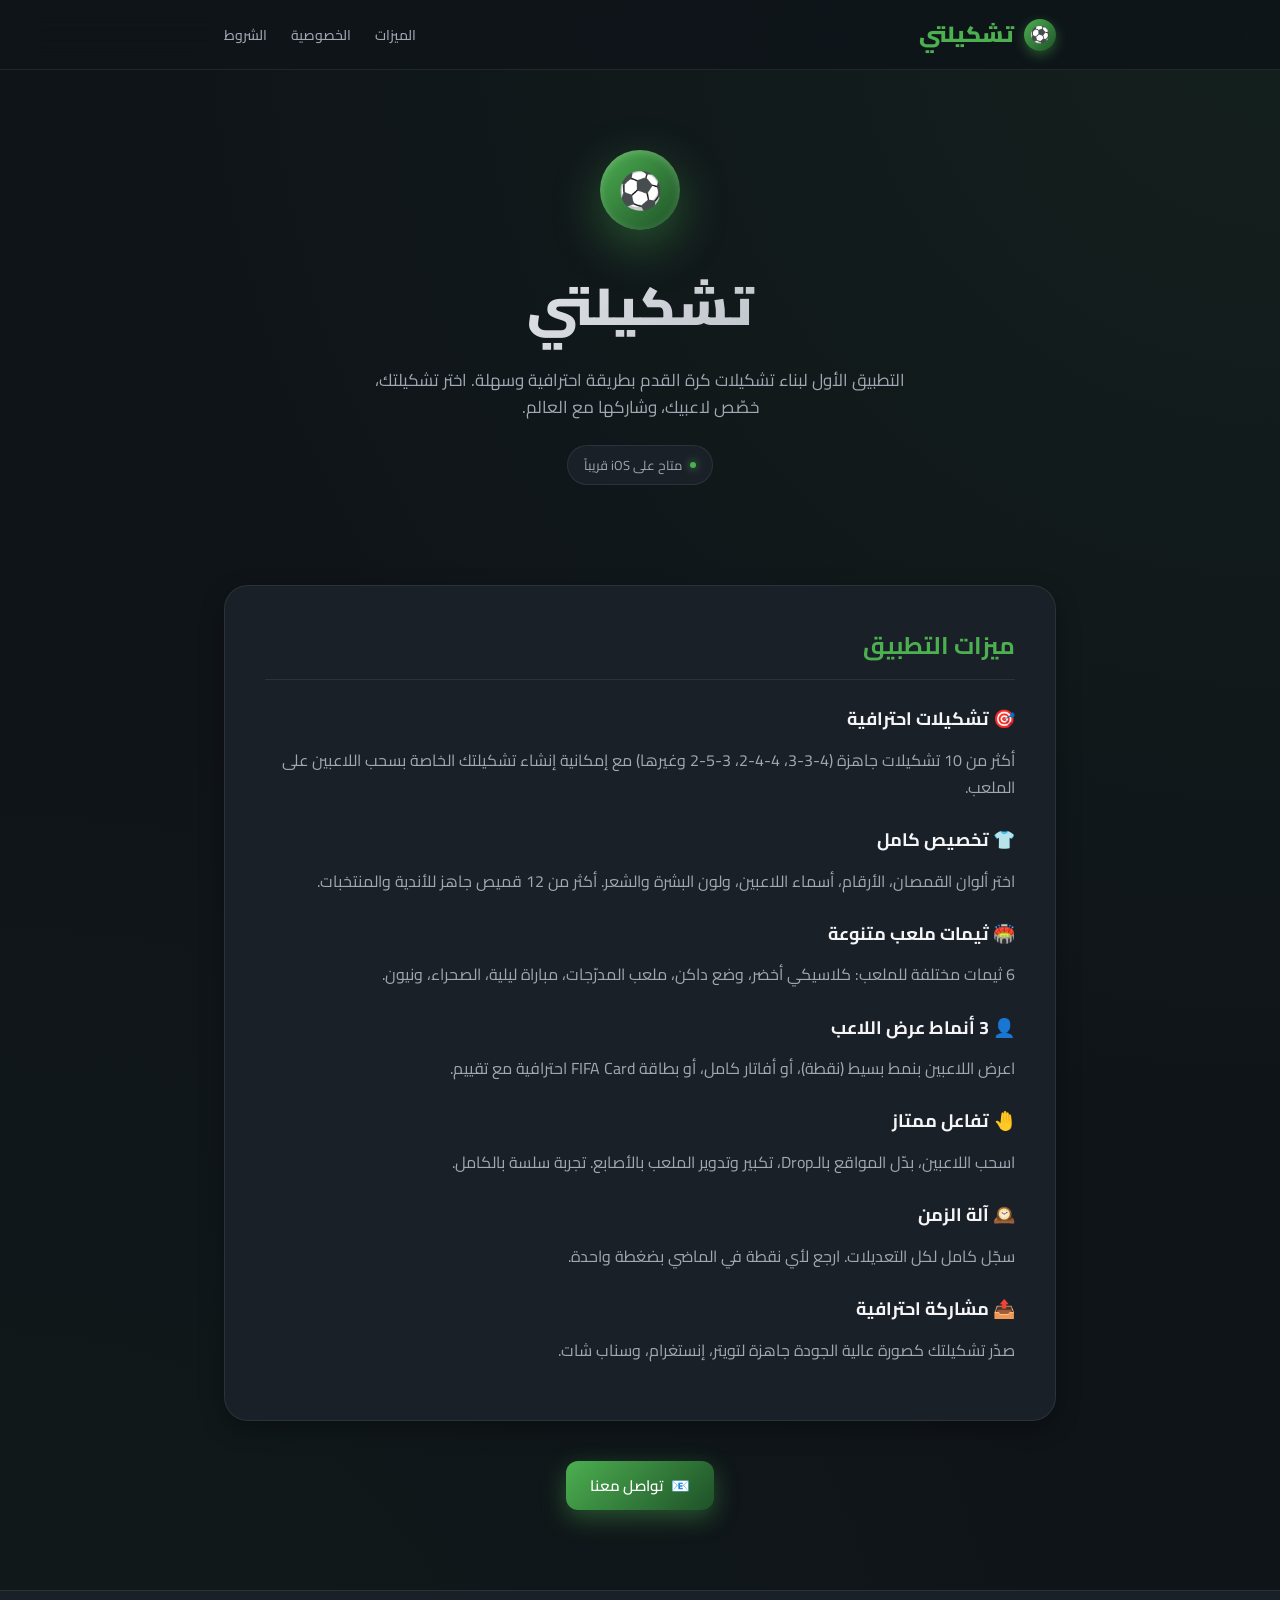
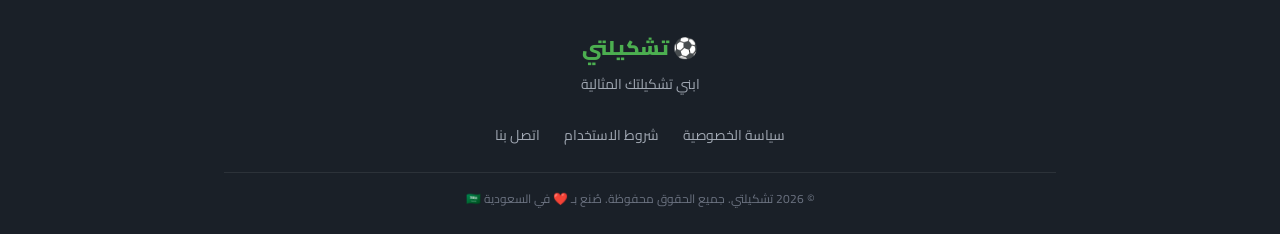
==== index.html @ 448132c6 "first commit: initial web pages (landing, privacy, terms)" ====
<!DOCTYPE html>
<html lang="ar" dir="rtl">
<head>
    <meta charset="UTF-8">
    <meta name="viewport" content="width=device-width, initial-scale=1.0">
    <meta name="description" content="تشكيلتي - التطبيق الأول لبناء تشكيلات كرة القدم بطريقة احترافية وسهلة">
    <meta property="og:title" content="تشكيلتي - بناء تشكيلات كرة القدم">
    <meta property="og:description" content="ابني تشكيلتك المثالية بتطبيق احترافي بالكامل بالعربي">
    <meta property="og:type" content="website">
    <meta name="theme-color" content="#0F1419">
    <title>تشكيلتي - بناء تشكيلات كرة القدم</title>
    <link rel="stylesheet" href="styles.css">
</head>
<body>

    <!-- Navbar -->
    <nav class="navbar">
        <div class="navbar-inner">
            <a href="index.html" class="logo">
                <span class="logo-icon">⚽</span>
                <span>تشكيلتي</span>
            </a>
            <ul class="nav-links">
                <li><a href="#features">الميزات</a></li>
                <li><a href="privacy.html">الخصوصية</a></li>
                <li><a href="terms.html">الشروط</a></li>
            </ul>
        </div>
    </nav>

    <!-- Hero -->
    <section class="hero">
        <div class="container">
            <div class="hero-icon">⚽</div>
            <h1>تشكيلتي</h1>
            <p class="hero-subtitle">التطبيق الأول لبناء تشكيلات كرة القدم بطريقة احترافية وسهلة. اختر تشكيلتك، خصّص لاعبيك، وشاركها مع العالم.</p>
            <div class="hero-meta">
                <span class="hero-meta-dot"></span>
                <span>متاح على iOS قريباً</span>
            </div>
        </div>
    </section>

    <!-- Features -->
    <section class="content" id="features">
        <div class="container">
            <div class="content-card">
                <h2>ميزات التطبيق</h2>

                <h3>🎯 تشكيلات احترافية</h3>
                <p>أكثر من 10 تشكيلات جاهزة (4-3-3، 4-4-2، 3-5-2 وغيرها) مع إمكانية إنشاء تشكيلتك الخاصة بسحب اللاعبين على الملعب.</p>

                <h3>👕 تخصيص كامل</h3>
                <p>اختر ألوان القمصان، الأرقام، أسماء اللاعبين، ولون البشرة والشعر. أكثر من 12 قميص جاهز للأندية والمنتخبات.</p>

                <h3>🏟️ ثيمات ملعب متنوعة</h3>
                <p>6 ثيمات مختلفة للملعب: كلاسيكي أخضر، وضع داكن، ملعب المدرّجات، مباراة ليلية، الصحراء، ونيون.</p>

                <h3>👤 3 أنماط عرض اللاعب</h3>
                <p>اعرض اللاعبين بنمط بسيط (نقطة)، أو أفاتار كامل، أو بطاقة FIFA Card احترافية مع تقييم.</p>

                <h3>🤚 تفاعل ممتاز</h3>
                <p>اسحب اللاعبين، بدّل المواقع بالـDrop، تكبير وتدوير الملعب بالأصابع. تجربة سلسة بالكامل.</p>

                <h3>🕰️ آلة الزمن</h3>
                <p>سجّل كامل لكل التعديلات. ارجع لأي نقطة في الماضي بضغطة واحدة.</p>

                <h3>📤 مشاركة احترافية</h3>
                <p>صدّر تشكيلتك كصورة عالية الجودة جاهزة لتويتر، إنستغرام، وسناب شات.</p>
            </div>

            <!-- CTA -->
            <div style="text-align: center; margin-top: 40px;">
                <a href="mailto:support@tactica.app" class="btn btn-primary">
                    <span>📧</span>
                    <span>تواصل معنا</span>
                </a>
            </div>
        </div>
    </section>

    <!-- Footer -->
    <footer class="footer">
        <div class="container">
            <div class="footer-logo">⚽ تشكيلتي</div>
            <p class="footer-tagline">ابني تشكيلتك المثالية</p>
            <ul class="footer-links">
                <li><a href="privacy.html">سياسة الخصوصية</a></li>
                <li><a href="terms.html">شروط الاستخدام</a></li>
                <li><a href="mailto:support@tactica.app">اتصل بنا</a></li>
            </ul>
            <p class="footer-copyright">
                © 2026 تشكيلتي. جميع الحقوق محفوظة. صُنع بـ ❤️ في السعودية 🇸🇦
            </p>
        </div>
    </footer>

</body>
</html>
---- styles.css ----
/* ============================================
   تشكيلتي - Tactica
   Shared styles for all web pages
   ============================================ */

@import url('https://fonts.googleapis.com/css2?family=Cairo:wght@400;500;600;700;900&display=swap');

/* ===== Reset ===== */
*, *::before, *::after {
    margin: 0;
    padding: 0;
    box-sizing: border-box;
}

/* ===== Theme Variables ===== */
:root {
    --bg-primary:    #0F1419;
    --bg-secondary:  #1A2028;
    --bg-tertiary:   #242C36;
    --text-primary:  #F5F5F7;
    --text-secondary:#A1A8B3;
    --text-muted:    #6B7280;
    --brand-primary: #1E5128;
    --brand-accent:  #4CAF50;
    --brand-accent-glow: rgba(76, 175, 80, 0.4);
    --brand-premium: #F5C518;
    --border-light:  rgba(255, 255, 255, 0.08);
    --error:         #EF4444;
    --success:       #10B981;
    --radius-sm:     8px;
    --radius-md:     12px;
    --radius-lg:     16px;
    --radius-xl:     24px;
    --shadow-md:     0 8px 24px rgba(0, 0, 0, 0.3);
    --shadow-lg:     0 16px 48px rgba(0, 0, 0, 0.4);
}

/* ===== Base ===== */
html {
    direction: rtl;
    scroll-behavior: smooth;
}

body {
    font-family: 'Cairo', -apple-system, BlinkMacSystemFont, sans-serif;
    background: var(--bg-primary);
    color: var(--text-primary);
    line-height: 1.7;
    min-height: 100vh;
    overflow-x: hidden;
    background-image:
        radial-gradient(circle at top right, rgba(76, 175, 80, 0.08), transparent 50%),
        radial-gradient(circle at bottom left, rgba(30, 81, 40, 0.1), transparent 50%);
}

/* ===== Container ===== */
.container {
    max-width: 880px;
    margin: 0 auto;
    padding: 0 24px;
}

/* ===== Navbar ===== */
.navbar {
    position: sticky;
    top: 0;
    z-index: 100;
    background: rgba(15, 20, 25, 0.85);
    backdrop-filter: blur(20px);
    -webkit-backdrop-filter: blur(20px);
    border-bottom: 1px solid var(--border-light);
    padding: 16px 0;
}

.navbar-inner {
    display: flex;
    align-items: center;
    justify-content: space-between;
    max-width: 880px;
    margin: 0 auto;
    padding: 0 24px;
}

.logo {
    display: flex;
    align-items: center;
    gap: 10px;
    font-size: 22px;
    font-weight: 900;
    color: var(--brand-accent);
    text-decoration: none;
}

.logo-icon {
    width: 32px;
    height: 32px;
    background: linear-gradient(135deg, var(--brand-accent), var(--brand-primary));
    border-radius: 50%;
    display: flex;
    align-items: center;
    justify-content: center;
    font-size: 16px;
    box-shadow: 0 4px 12px var(--brand-accent-glow);
}

.nav-links {
    display: flex;
    gap: 24px;
    list-style: none;
}

.nav-links a {
    color: var(--text-secondary);
    text-decoration: none;
    font-weight: 500;
    font-size: 14px;
    transition: color 0.2s;
}

.nav-links a:hover {
    color: var(--brand-accent);
}

/* ===== Hero Section ===== */
.hero {
    padding: 80px 0 60px;
    text-align: center;
    position: relative;
}

.hero-icon {
    width: 80px;
    height: 80px;
    background: linear-gradient(135deg, var(--brand-accent), var(--brand-primary));
    border-radius: 50%;
    margin: 0 auto 32px;
    display: flex;
    align-items: center;
    justify-content: center;
    font-size: 36px;
    box-shadow:
        0 16px 48px var(--brand-accent-glow),
        inset 0 2px 8px rgba(255, 255, 255, 0.2);
}

.hero h1 {
    font-size: clamp(32px, 6vw, 52px);
    font-weight: 900;
    margin-bottom: 16px;
    background: linear-gradient(135deg, #fff, var(--text-secondary));
    -webkit-background-clip: text;
    -webkit-text-fill-color: transparent;
    background-clip: text;
}

.hero-subtitle {
    font-size: 17px;
    color: var(--text-secondary);
    max-width: 560px;
    margin: 0 auto;
    line-height: 1.6;
}

.hero-meta {
    margin-top: 24px;
    display: inline-flex;
    align-items: center;
    gap: 8px;
    padding: 8px 16px;
    background: var(--bg-secondary);
    border: 1px solid var(--border-light);
    border-radius: 999px;
    font-size: 13px;
    color: var(--text-secondary);
}

.hero-meta-dot {
    width: 6px;
    height: 6px;
    background: var(--brand-accent);
    border-radius: 50%;
    box-shadow: 0 0 8px var(--brand-accent);
}

/* ===== Content Card ===== */
.content {
    padding: 40px 0 80px;
}

.content-card {
    background: var(--bg-secondary);
    border: 1px solid var(--border-light);
    border-radius: var(--radius-xl);
    padding: 40px;
    box-shadow: var(--shadow-md);
}

.content-card h2 {
    font-size: 24px;
    font-weight: 700;
    color: var(--brand-accent);
    margin-top: 36px;
    margin-bottom: 16px;
    padding-bottom: 12px;
    border-bottom: 1px solid var(--border-light);
}

.content-card h2:first-child {
    margin-top: 0;
}

.content-card h3 {
    font-size: 18px;
    font-weight: 700;
    color: var(--text-primary);
    margin-top: 24px;
    margin-bottom: 12px;
}

.content-card p {
    color: var(--text-secondary);
    margin-bottom: 16px;
    font-size: 16px;
}

.content-card ul, .content-card ol {
    color: var(--text-secondary);
    margin-bottom: 16px;
    padding-right: 24px;
}

.content-card li {
    margin-bottom: 8px;
}

.content-card strong {
    color: var(--text-primary);
    font-weight: 700;
}

.content-card a {
    color: var(--brand-accent);
    text-decoration: none;
    border-bottom: 1px solid transparent;
    transition: border-color 0.2s;
}

.content-card a:hover {
    border-bottom-color: var(--brand-accent);
}

/* ===== Section TOC ===== */
.toc {
    background: var(--bg-tertiary);
    border-radius: var(--radius-md);
    padding: 20px 24px;
    margin-bottom: 32px;
    border: 1px solid var(--border-light);
}

.toc-title {
    font-size: 13px;
    color: var(--text-secondary);
    font-weight: 600;
    margin-bottom: 12px;
    text-transform: uppercase;
    letter-spacing: 0.5px;
}

.toc ol {
    margin: 0;
    padding-right: 20px;
}

.toc li {
    margin-bottom: 6px;
}

.toc a {
    color: var(--text-primary);
    font-size: 14px;
    font-weight: 500;
}

/* ===== Info Box ===== */
.info-box {
    background: rgba(76, 175, 80, 0.08);
    border: 1px solid rgba(76, 175, 80, 0.25);
    border-radius: var(--radius-md);
    padding: 16px 20px;
    margin: 20px 0;
    display: flex;
    gap: 12px;
    align-items: flex-start;
}

.info-box-icon {
    font-size: 20px;
    flex-shrink: 0;
}

.info-box-content {
    color: var(--text-primary);
    font-size: 14px;
    line-height: 1.6;
}

.info-box.warning {
    background: rgba(245, 158, 11, 0.08);
    border-color: rgba(245, 158, 11, 0.25);
}

/* ===== Buttons ===== */
.btn {
    display: inline-flex;
    align-items: center;
    gap: 8px;
    padding: 12px 24px;
    border-radius: var(--radius-md);
    font-family: inherit;
    font-weight: 600;
    font-size: 15px;
    text-decoration: none;
    cursor: pointer;
    transition: all 0.2s;
    border: none;
}

.btn-primary {
    background: linear-gradient(135deg, var(--brand-accent), var(--brand-primary));
    color: white;
    box-shadow: 0 8px 24px var(--brand-accent-glow);
}

.btn-primary:hover {
    transform: translateY(-2px);
    box-shadow: 0 12px 32px var(--brand-accent-glow);
}

.btn-secondary {
    background: var(--bg-secondary);
    color: var(--text-primary);
    border: 1px solid var(--border-light);
}

.btn-secondary:hover {
    background: var(--bg-tertiary);
}

/* ===== Footer ===== */
.footer {
    background: var(--bg-secondary);
    border-top: 1px solid var(--border-light);
    padding: 40px 0 24px;
    text-align: center;
}

.footer-logo {
    font-size: 20px;
    font-weight: 900;
    color: var(--brand-accent);
    margin-bottom: 8px;
}

.footer-tagline {
    color: var(--text-secondary);
    font-size: 14px;
    margin-bottom: 24px;
}

.footer-links {
    display: flex;
    gap: 24px;
    justify-content: center;
    list-style: none;
    margin-bottom: 24px;
    flex-wrap: wrap;
}

.footer-links a {
    color: var(--text-secondary);
    text-decoration: none;
    font-size: 14px;
    transition: color 0.2s;
}

.footer-links a:hover {
    color: var(--brand-accent);
}

.footer-copyright {
    color: var(--text-muted);
    font-size: 12px;
    padding-top: 16px;
    border-top: 1px solid var(--border-light);
}

/* ===== Responsive ===== */
@media (max-width: 640px) {
    .content-card {
        padding: 24px;
        border-radius: var(--radius-lg);
    }

    .hero {
        padding: 60px 0 40px;
    }

    .nav-links {
        gap: 16px;
    }

    .nav-links a {
        font-size: 13px;
    }
}

/* ===== Animations ===== */
@keyframes fadeInUp {
    from {
        opacity: 0;
        transform: translateY(20px);
    }
    to {
        opacity: 1;
        transform: translateY(0);
    }
}

.hero, .content-card {
    animation: fadeInUp 0.6s ease-out;
}
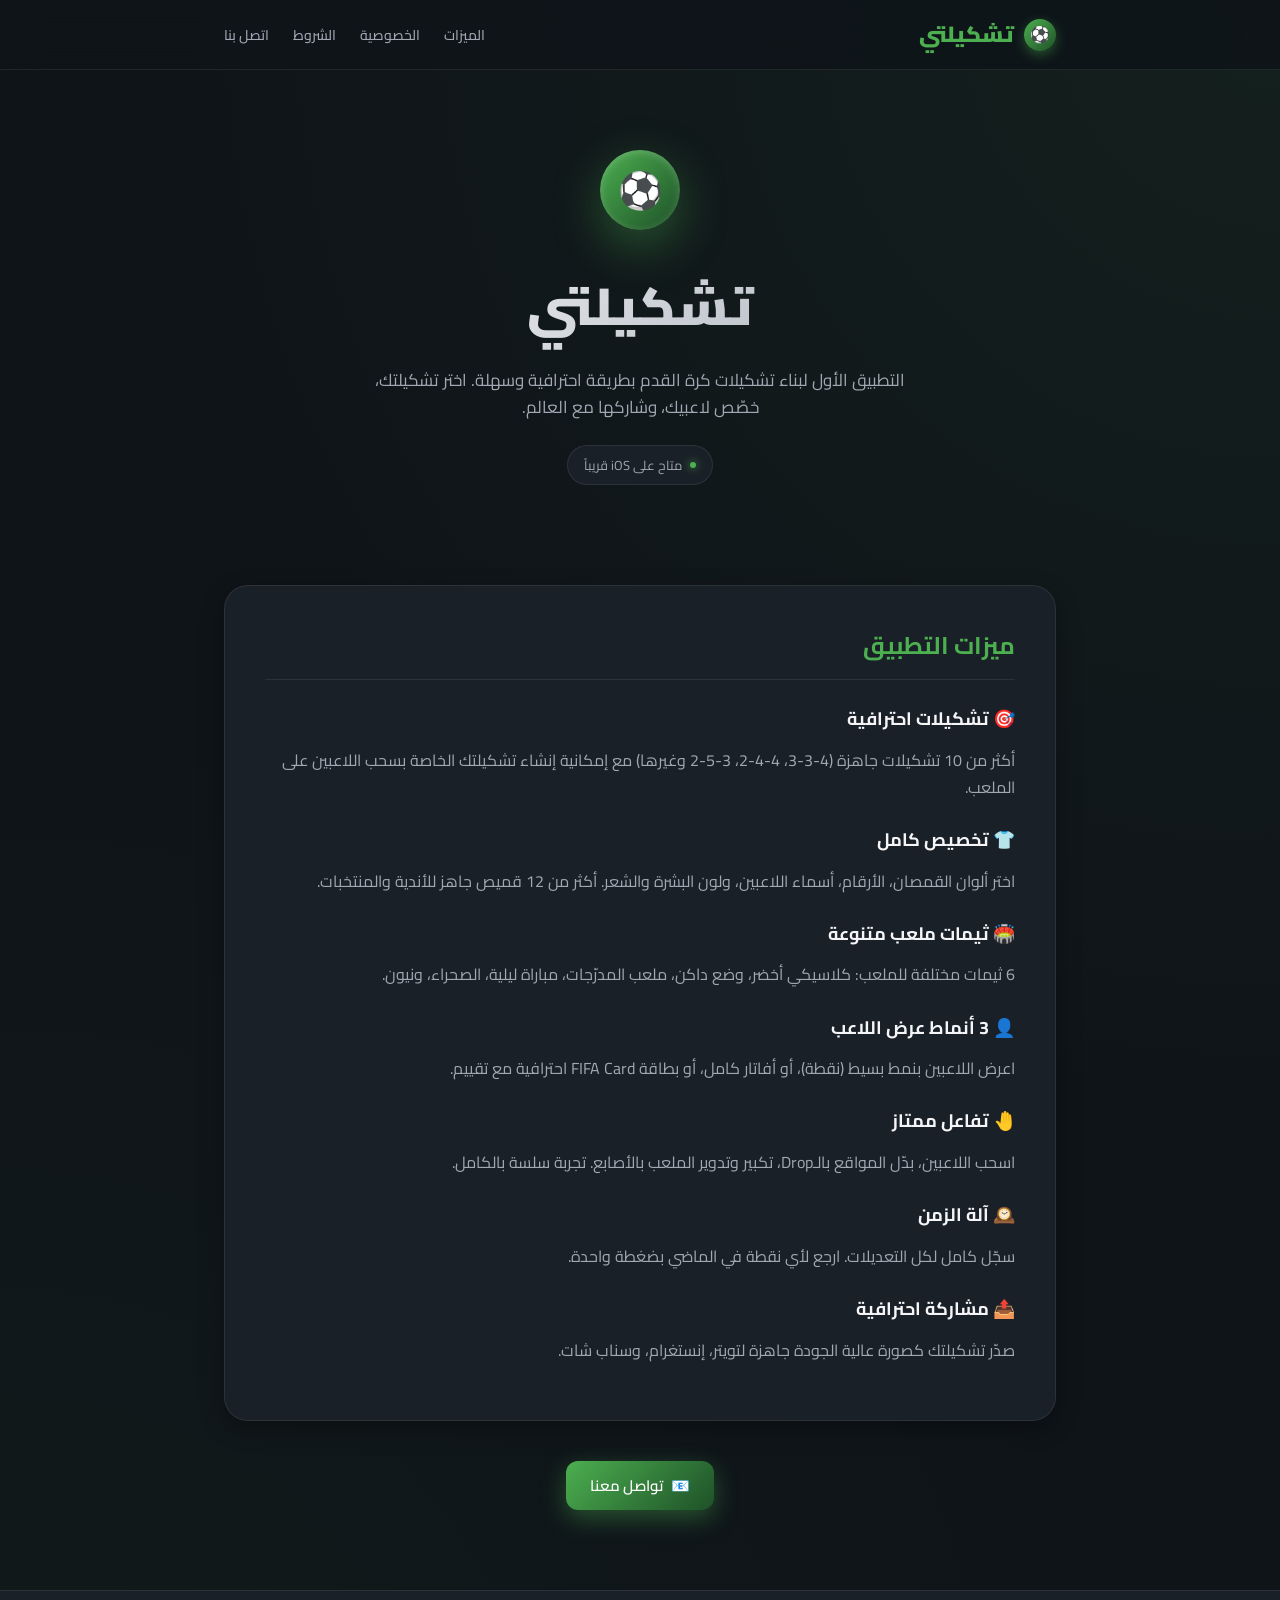
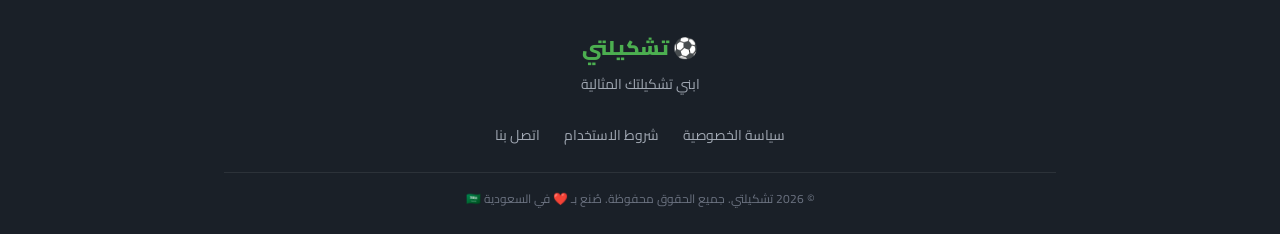
==== commit 00405e4c: "Add contact page with social links + update navbars - New contact.html with email (kaebs19@gmail.com" ====
--- a/index.html
+++ b/index.html
@@ -24,6 +24,7 @@
                 <li><a href="#features">الميزات</a></li>
                 <li><a href="privacy.html">الخصوصية</a></li>
                 <li><a href="terms.html">الشروط</a></li>
+                <li><a href="contact.html">اتصل بنا</a></li>
             </ul>
         </div>
     </nav>
@@ -87,7 +88,7 @@
             <ul class="footer-links">
                 <li><a href="privacy.html">سياسة الخصوصية</a></li>
                 <li><a href="terms.html">شروط الاستخدام</a></li>
-                <li><a href="mailto:support@tactica.app">اتصل بنا</a></li>
+                <li><a href="contact.html">اتصل بنا</a></li>
             </ul>
             <p class="footer-copyright">
                 © 2026 تشكيلتي. جميع الحقوق محفوظة. صُنع بـ ❤️ في السعودية 🇸🇦
